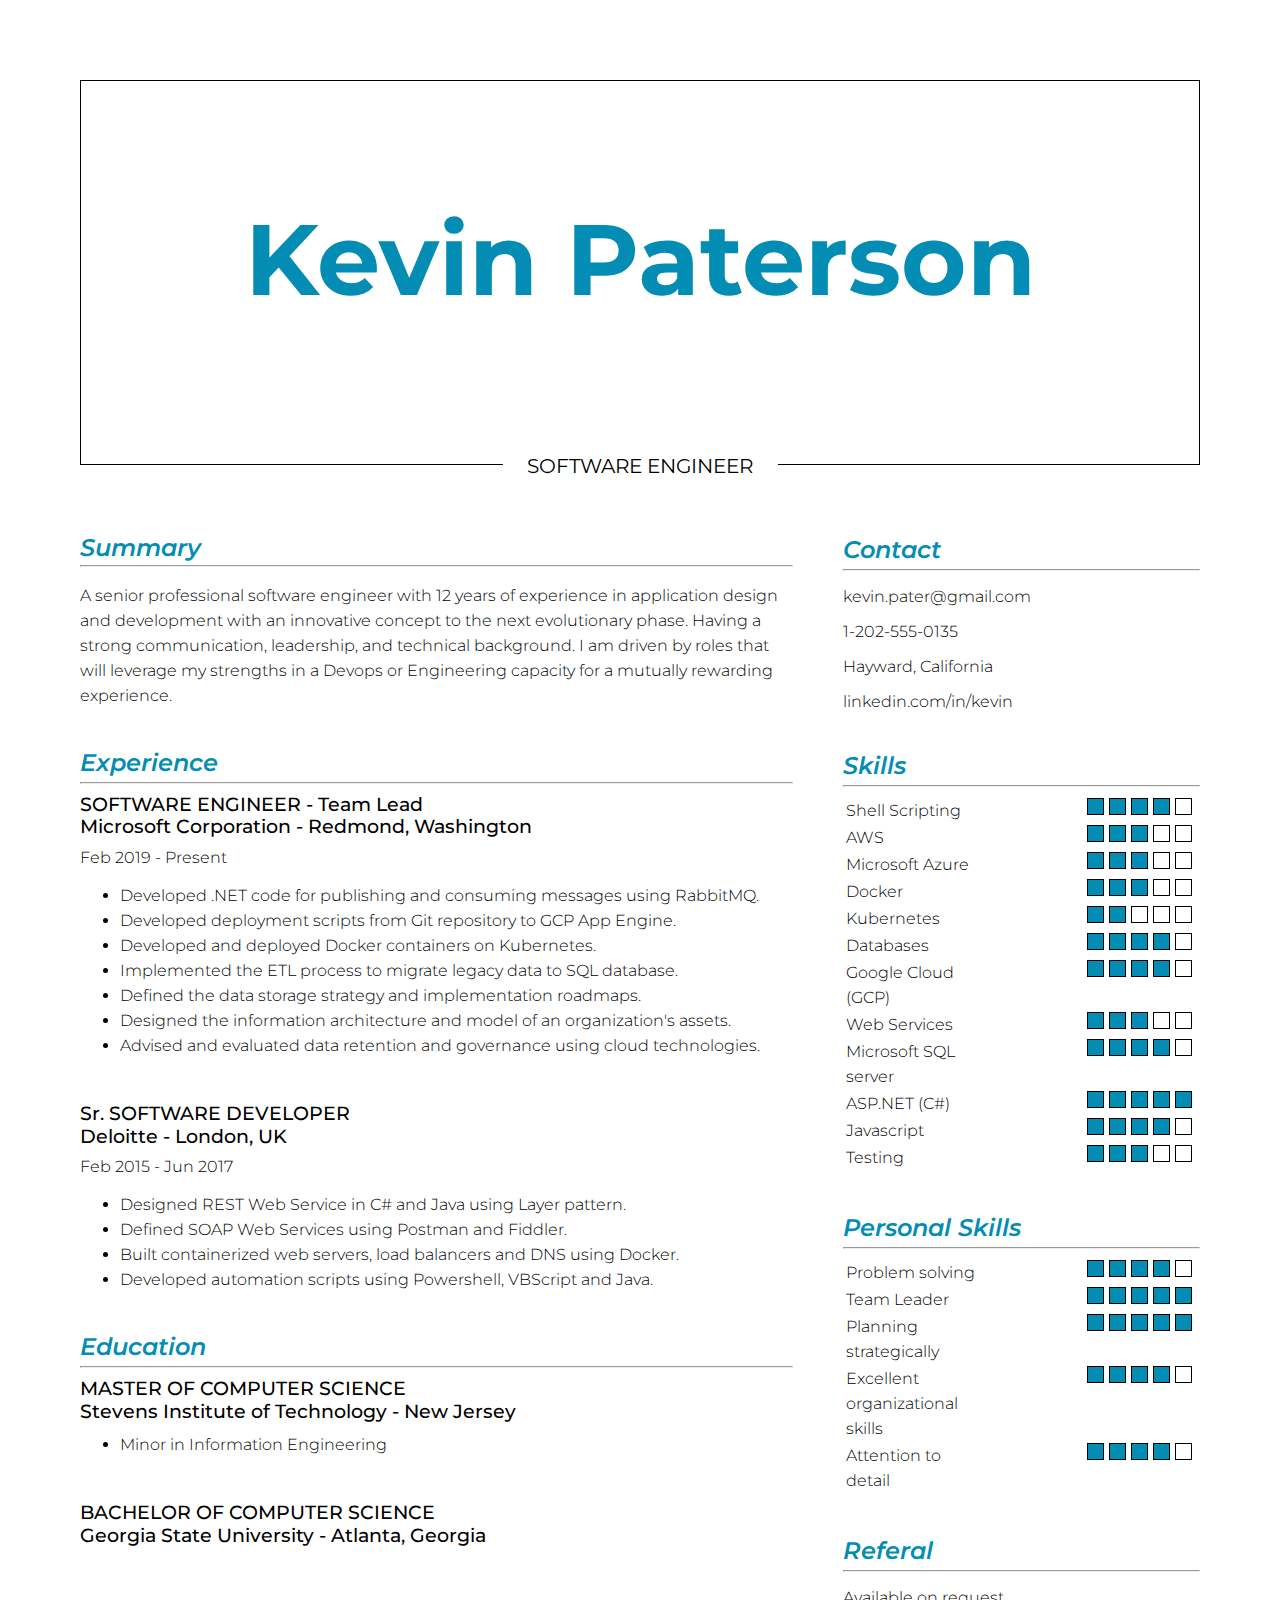
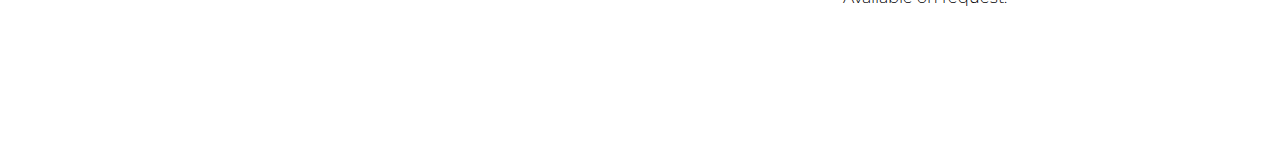
==== modulo01/exercicio-resume/index.html @ d3395573 "Adicionando exercício CSS da aula de 08-09-2021" ====
<!DOCTYPE html>
<html lang="en">
<head>
    <link rel="preconnect" href="https://fonts.googleapis.com">
    <link rel="preconnect" href="https://fonts.gstatic.com" crossorigin>
    <meta charset="UTF-8">
    <meta http-equiv="X-UA-Compatible" content="IE=edge">
    <meta name="viewport" content="width=device-width, initial-scale=1.0">
    <title>Resume | Santander Coders</title>
    <link rel="stylesheet" href="style.css">
    <link href="https://fonts.googleapis.com/css2?family=Montserrat:ital,wght@0,100;0,200;0,300;0,400;0,500;0,600;0,700;1,500&display=swap" rel="stylesheet">
</head>
<body>
    <main>
        <section class="header">
            <h1>Kevin Paterson</h1>
            <h4>SOFTWARE ENGINEER</h4>
        </section>
        <section class="resume">
            <section class="left">
                <section class="summary">
                    <h2>Summary</h2>
                    <hr />
                    <p>A senior professional software engineer with 12 years of experience in application design and development with an innovative concept to the next evolutionary phase. Having a strong communication, leadership, and technical background. I am driven by roles that will leverage my strengths in a Devops or Engineering capacity for a mutually rewarding experience.</p>
                </section>
                <section class="experience">
                    <h2>Experience</h2>
                    <hr />
                    <h3>SOFTWARE ENGINEER - Team Lead</h3>
                    <h3>Microsoft Corporation - Redmond, Washington</h3>
                    <p>Feb 2019 - Present</p>
                    <ul>
                        <li>Developed .NET code for publishing and consuming messages using RabbitMQ.</li>
                        <li>Developed deployment scripts from Git repository to GCP App Engine.</li>
                        <li>Developed and deployed Docker containers on Kubernetes.</li>
                        <li>Implemented the ETL process to migrate legacy data to SQL database.</li>
                        <li>Defined the data storage strategy and implementation roadmaps.</li>
                        <li>Designed the information architecture and model of an organization's assets.</li>
                        <li>Advised and evaluated data retention and governance using cloud technologies.</li>
                    </ul>
                    <br />
                    <h3>Sr. SOFTWARE DEVELOPER</h3>
                    <h3>Deloitte - London, UK</h3>
                    <p>Feb 2015 - Jun 2017</p>
                    <ul>
                        <li>Designed REST Web Service in C# and Java using Layer pattern.</li>
                        <li>Defined SOAP Web Services using Postman and Fiddler.</li>
                        <li>Built containerized web servers, load balancers and DNS using Docker.</li>
                        <li>Developed automation scripts using Powershell, VBScript and Java.</li>
                    </ul>
                </section>
                <section class="education">
                    <h2>Education</h2>
                    <hr />
                    <h3>MASTER OF COMPUTER SCIENCE</h3>
                    <h3>Stevens Institute of Technology - New Jersey</h3>
                    <ul>
                        <li>Minor in Information Engineering</li>
                    </ul>
                    <br />
                    <h3>BACHELOR OF COMPUTER SCIENCE</h3>
                    <h3>Georgia State University - Atlanta, Georgia</h3>
                </section>
            </section>
            <section class="right">
                <section class="contact">
                    <h2>Contact</h2>
                    <hr />
                    <p>kevin.pater@gmail.com</p>
                    <p>1-202-555-0135</p>
                    <p>Hayward, California</p>
                    <p>linkedin.com/in/kevin</p>
                </section>
                <section class="skills">
                    <h2>Skills</h2>
                    <hr />
                    <table>
                        <tr>
                            <td>Shell Scripting</td>
                            <td>
                                <div class="full-square"></div>
                                <div class="full-square"></div>
                                <div class="full-square"></div>
                                <div class="full-square"></div>
                                <div class="empty-square"></div>
                            </td>
                        </tr>
                        <tr>
                            <td>AWS</td>
                            <td>
                                <div class="full-square"></div>
                                <div class="full-square"></div>
                                <div class="full-square"></div>
                                <div class="empty-square"></div>
                                <div class="empty-square"></div>
                            </td>
                        </tr>
                        <tr>
                            <td>Microsoft Azure</td>
                            <td>
                                <div class="full-square"></div>
                                <div class="full-square"></div>
                                <div class="full-square"></div>
                                <div class="empty-square"></div>
                                <div class="empty-square"></div>
                            </td>
                        </tr>
                        <tr>
                            <td>Docker</td>
                            <td>
                                <div class="full-square"></div>
                                <div class="full-square"></div>
                                <div class="full-square"></div>
                                <div class="empty-square"></div>
                                <div class="empty-square"></div>
                            </td>
                        </tr>
                        <tr>
                            <td>Kubernetes</td>
                            <td>
                                <div class="full-square"></div>
                                <div class="full-square"></div>
                                <div class="empty-square"></div>
                                <div class="empty-square"></div>
                                <div class="empty-square"></div>
                            </td>
                        </tr>
                        <tr>
                            <td>Databases</td>
                            <td>
                                <div class="full-square"></div>
                                <div class="full-square"></div>
                                <div class="full-square"></div>
                                <div class="full-square"></div>
                                <div class="empty-square"></div>
                            </td>
                        </tr>
                        <tr>
                            <td>Google Cloud (GCP)</td>
                            <td>
                                <div class="full-square"></div>
                                <div class="full-square"></div>
                                <div class="full-square"></div>
                                <div class="full-square"></div>
                                <div class="empty-square"></div>
                            </td>
                        </tr>
                        <tr>
                            <td>Web Services</td>
                            <td>
                                <div class="full-square"></div>
                                <div class="full-square"></div>
                                <div class="full-square"></div>
                                <div class="empty-square"></div>
                                <div class="empty-square"></div>
                            </td>
                        </tr>
                        <tr>
                            <td>Microsoft SQL server</td>
                            <td>
                                <div class="full-square"></div>
                                <div class="full-square"></div>
                                <div class="full-square"></div>
                                <div class="full-square"></div>
                                <div class="empty-square"></div>
                            </td>
                        </tr>
                        <tr>
                            <td>ASP.NET (C#)</td>
                            <td>
                                <div class="full-square"></div>
                                <div class="full-square"></div>
                                <div class="full-square"></div>
                                <div class="full-square"></div>
                                <div class="full-square"></div>
                            </td>
                        </tr>
                        <tr>
                            <td>Javascript</td>
                            <td>
                                <div class="full-square"></div>
                                <div class="full-square"></div>
                                <div class="full-square"></div>
                                <div class="full-square"></div>
                                <div class="empty-square"></div>
                            </td>
                        </tr>
                        <tr>
                            <td>Testing</td>
                            <td>
                                <div class="full-square"></div>
                                <div class="full-square"></div>
                                <div class="full-square"></div>
                                <div class="empty-square"></div>
                                <div class="empty-square"></div>
                            </td>
                        </tr>
                    </table>
                </section>
                <section class="personal-skills">
                    <h2>Personal Skills</h2>
                    <hr />
                    <table>
                        <tr>
                            <td>Problem solving</td>
                            <td>
                                <div class="full-square"></div>
                                <div class="full-square"></div>
                                <div class="full-square"></div>
                                <div class="full-square"></div>
                                <div class="empty-square"></div>
                            </td>
                        </tr>
                        <tr>
                            <td>Team Leader</td>
                            <td>
                                <div class="full-square"></div>
                                <div class="full-square"></div>
                                <div class="full-square"></div>
                                <div class="full-square"></div>
                                <div class="full-square"></div>
                            </td>
                        </tr>
                        <tr>
                            <td>Planning strategically</td>
                            <td>
                                <div class="full-square"></div>
                                <div class="full-square"></div>
                                <div class="full-square"></div>
                                <div class="full-square"></div>
                                <div class="full-square"></div>
                            </td>
                        </tr>
                        <tr>
                            <td>Excellent organizational skills</td>
                            <td>
                                <div class="full-square"></div>
                                <div class="full-square"></div>
                                <div class="full-square"></div>
                                <div class="full-square"></div>
                                <div class="empty-square"></div>
                            </td>
                        </tr>
                        <tr>
                            <td>Attention to detail</td>
                            <td>
                                <div class="full-square"></div>
                                <div class="full-square"></div>
                                <div class="full-square"></div>
                                <div class="full-square"></div>
                                <div class="empty-square"></div>
                            </td>
                        </tr>
                    </table>
                </section>
                <section class="referal">
                    <h2>Referal</h2>
                    <hr />
                    <p>Available on request.</p>
                </section>
            </section>
        </section>
    </main>
</body>
</html>
---- modulo01/exercicio-resume/style.css ----
html {
    width: 100%;
    font-family: 'Montserrat', sans-serif;
    font-weight: 300;
}

body {
    margin: 80px;
}

.header {
    display: flex;
    flex-direction: column;
    align-items: center;
    border: 1px solid #000;
    padding-top: 50px;
    font-weight: 700;
    font-size: 50px;
    color: #038db4;
}

.header h4 {
    display: flex;
    position: relative;
    top: 40px;
    background: #fff;
    width: 275px;
    justify-content: center;
    z-index: 100;
    font-size: 20px;
    font-weight: 400;
    color: #000;
}

h2 {
    font-style: italic;
    font-weight: 600;
    color: #038db4;
}

h3 {
    font-weight: 500;
    line-height: 4px;
}

.summary {
    line-height: 25px;
}

.resume {
    display: grid;
    grid-template-columns: 2fr 1fr;
    column-gap: 50px;
    margin-top: 50px;
}

.resume section {
    margin-bottom: 40px;
}

hr {
    margin-top: -15px;
}

li {
    line-height: 25px;
}

tr {
    display: grid;
    grid-template-columns: 3fr 1fr;
    column-gap: 100px;
    line-height: 25px;
}

td {
    display: flex;
    flex-direction: row;
}

.full-square {
    height: 15px;
    width: 15px;
    background-color: #038db4;
    border: 1px solid #000;
    margin-right: 5px;
}

.empty-square {
    height: 15px;
    width: 15px;
    background-color: #fff;
    border: 1px solid #000;
    margin-right: 5px;
}
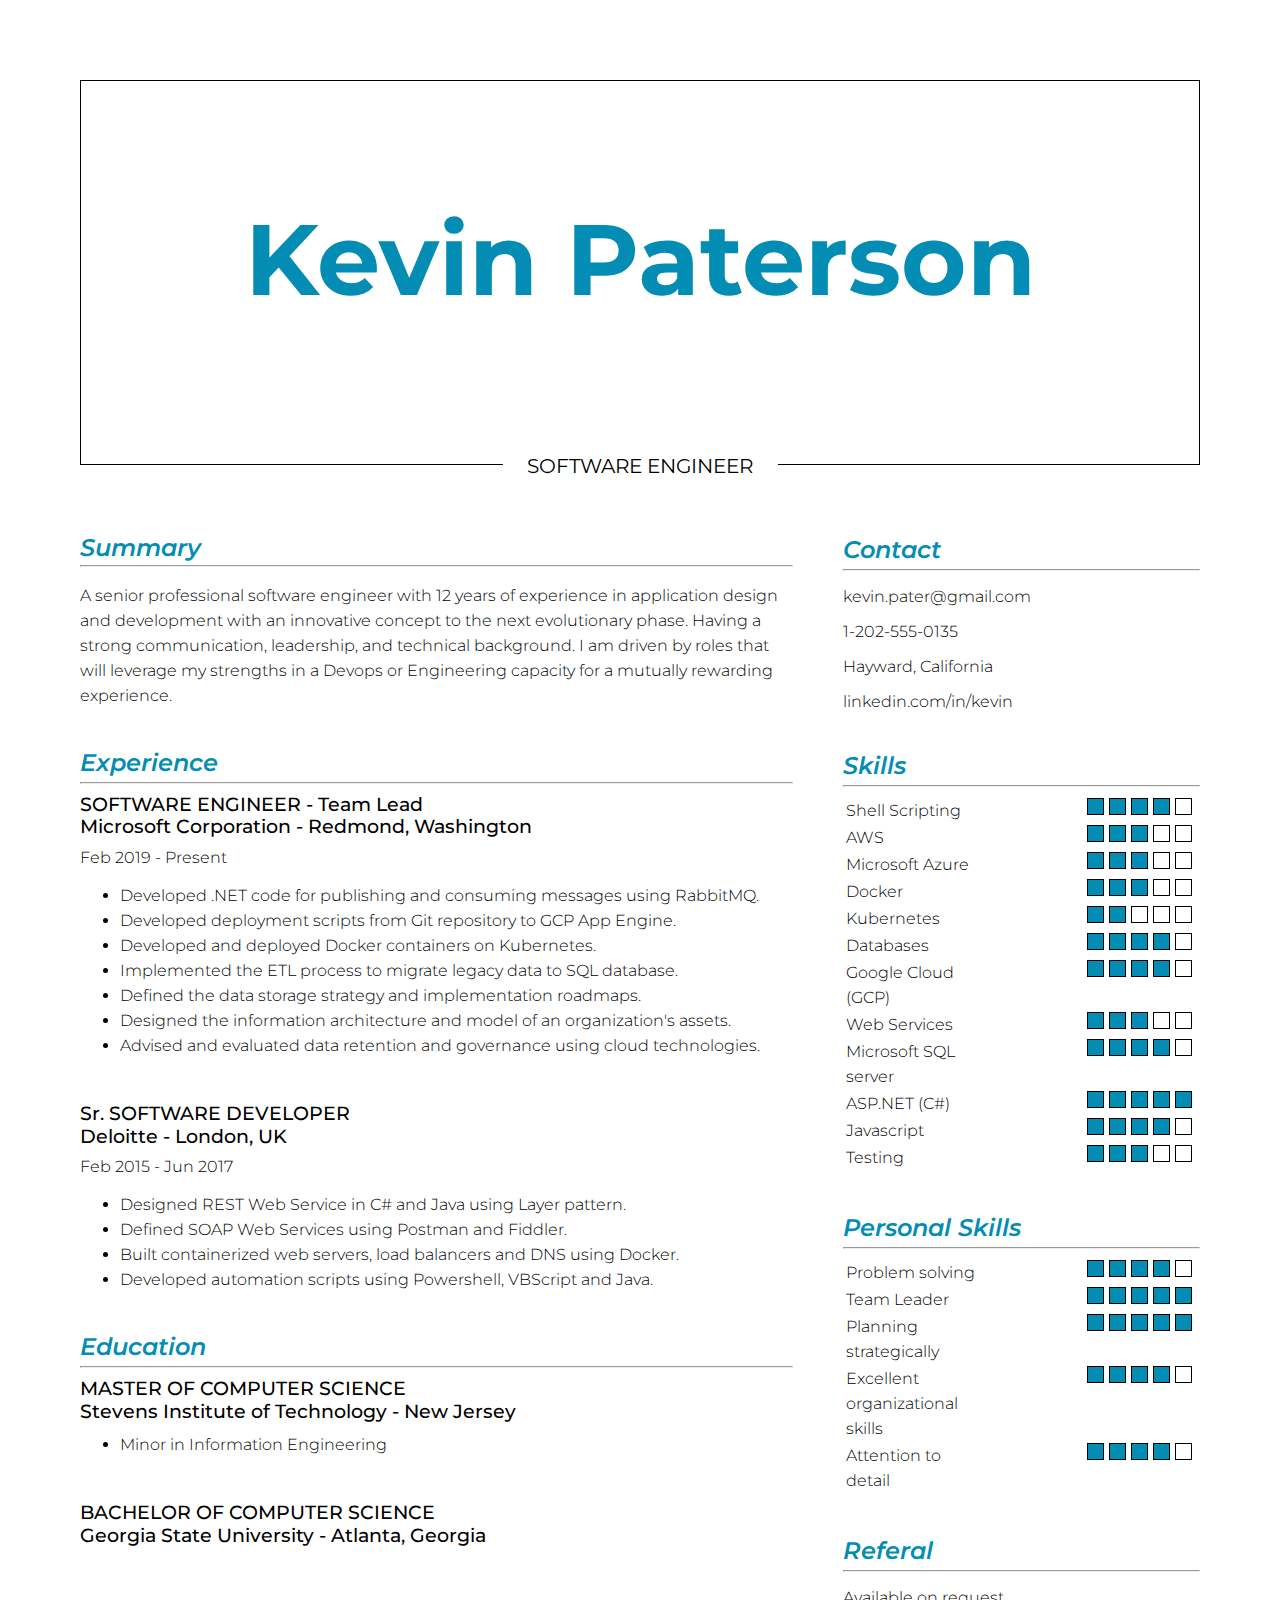
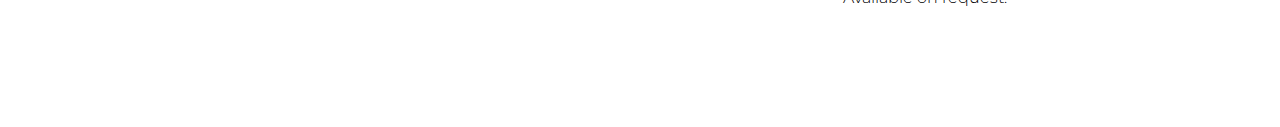
==== commit f0c637b9: "Melhorias em HTML semântico" ====
--- a/modulo01/exercicio-resume/index.html
+++ b/modulo01/exercicio-resume/index.html
@@ -18,12 +18,12 @@
         </section>
         <section class="resume">
             <section class="left">
-                <section class="summary">
+                <article class="summary">
                     <h2>Summary</h2>
                     <hr />
                     <p>A senior professional software engineer with 12 years of experience in application design and development with an innovative concept to the next evolutionary phase. Having a strong communication, leadership, and technical background. I am driven by roles that will leverage my strengths in a Devops or Engineering capacity for a mutually rewarding experience.</p>
-                </section>
-                <section class="experience">
+                </article>
+                <article class="experience">
                     <h2>Experience</h2>
                     <hr />
                     <h3>SOFTWARE ENGINEER - Team Lead</h3>
@@ -48,8 +48,8 @@
                         <li>Built containerized web servers, load balancers and DNS using Docker.</li>
                         <li>Developed automation scripts using Powershell, VBScript and Java.</li>
                     </ul>
-                </section>
-                <section class="education">
+                </article>
+                <article class="education">
                     <h2>Education</h2>
                     <hr />
                     <h3>MASTER OF COMPUTER SCIENCE</h3>
@@ -60,18 +60,18 @@
                     <br />
                     <h3>BACHELOR OF COMPUTER SCIENCE</h3>
                     <h3>Georgia State University - Atlanta, Georgia</h3>
-                </section>
+                </article>
             </section>
             <section class="right">
-                <section class="contact">
+                <article class="contact">
                     <h2>Contact</h2>
                     <hr />
                     <p>kevin.pater@gmail.com</p>
                     <p>1-202-555-0135</p>
                     <p>Hayward, California</p>
                     <p>linkedin.com/in/kevin</p>
-                </section>
-                <section class="skills">
+                </article>
+                <article class="skills">
                     <h2>Skills</h2>
                     <hr />
                     <table>
@@ -196,8 +196,8 @@
                             </td>
                         </tr>
                     </table>
-                </section>
-                <section class="personal-skills">
+                </article>
+                <article class="personal-skills">
                     <h2>Personal Skills</h2>
                     <hr />
                     <table>
@@ -252,12 +252,12 @@
                             </td>
                         </tr>
                     </table>
-                </section>
-                <section class="referal">
+                </article>
+                <article class="referal">
                     <h2>Referal</h2>
                     <hr />
                     <p>Available on request.</p>
-                </section>
+                </article>
             </section>
         </section>
     </main>
--- a/modulo01/exercicio-resume/style.css
+++ b/modulo01/exercicio-resume/style.css
@@ -54,7 +54,7 @@
     margin-top: 50px;
 }
 
-.resume section {
+article {
     margin-bottom: 40px;
 }
 
